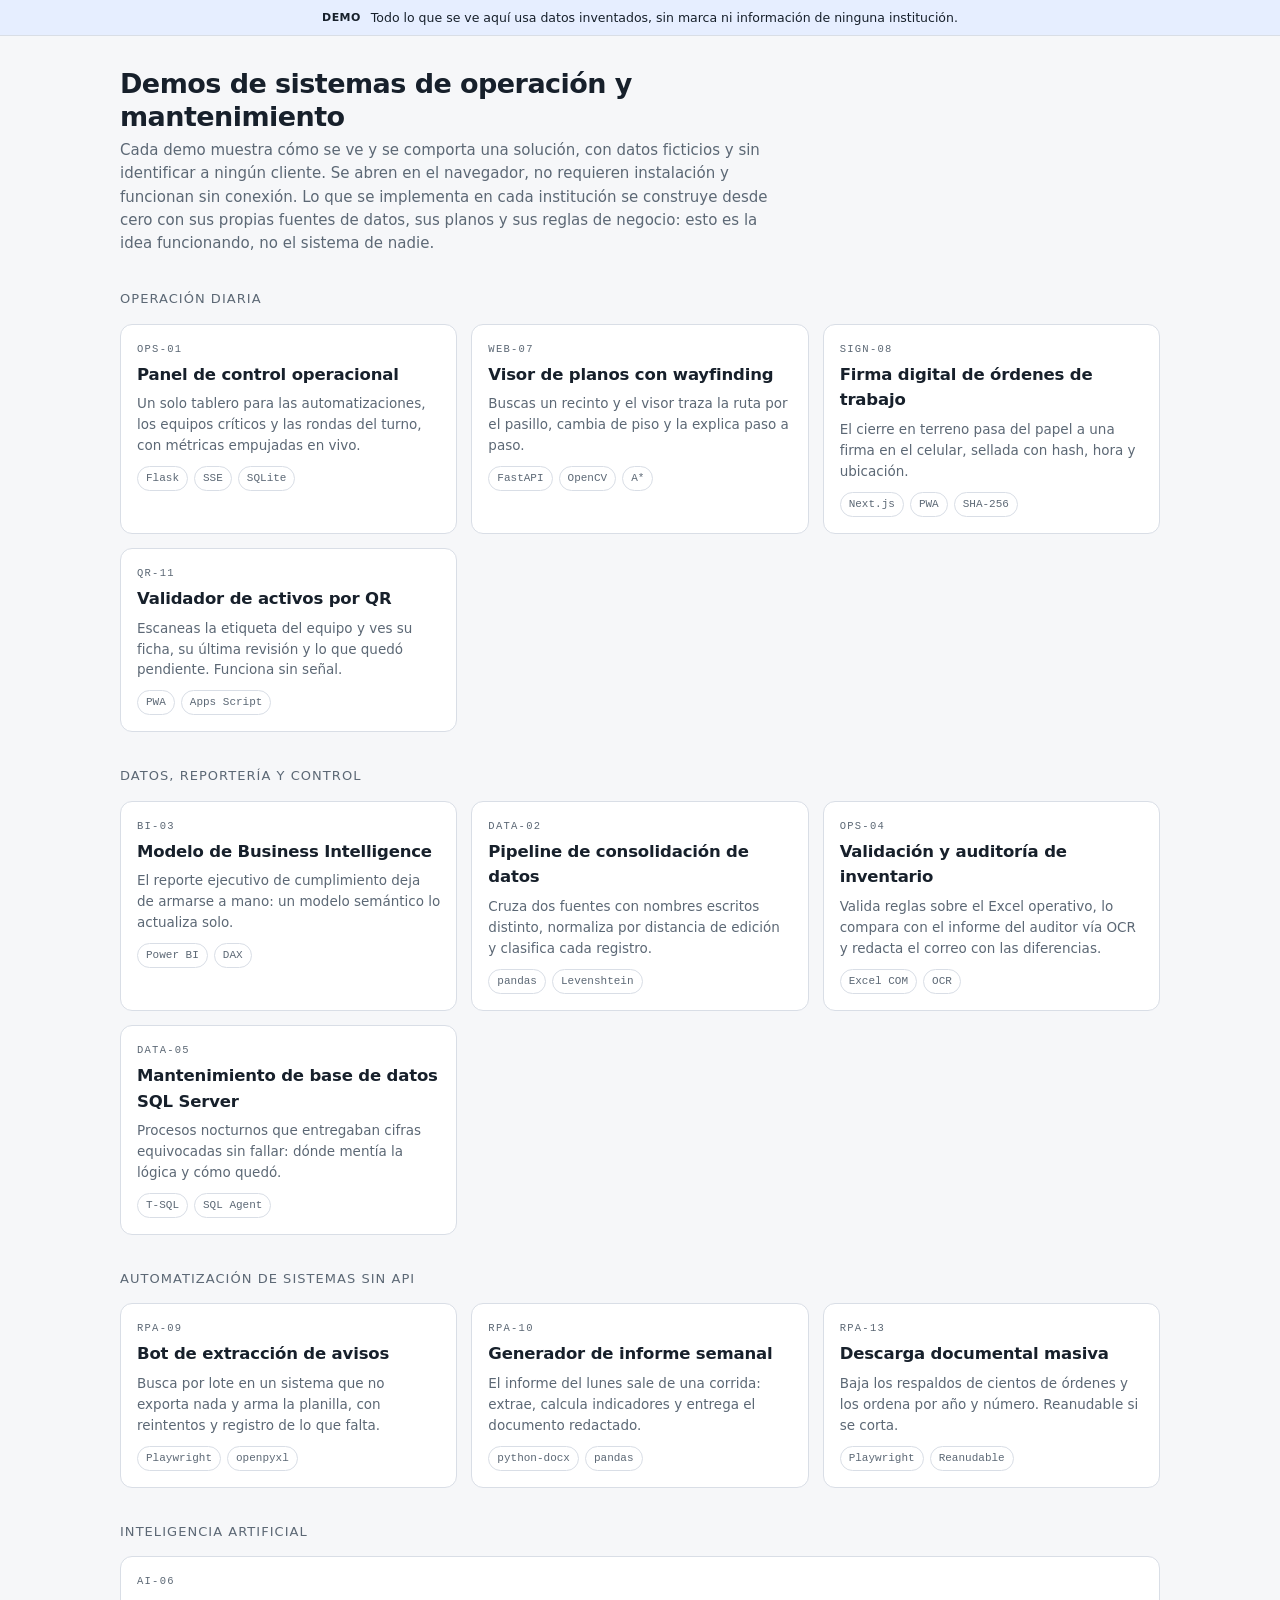
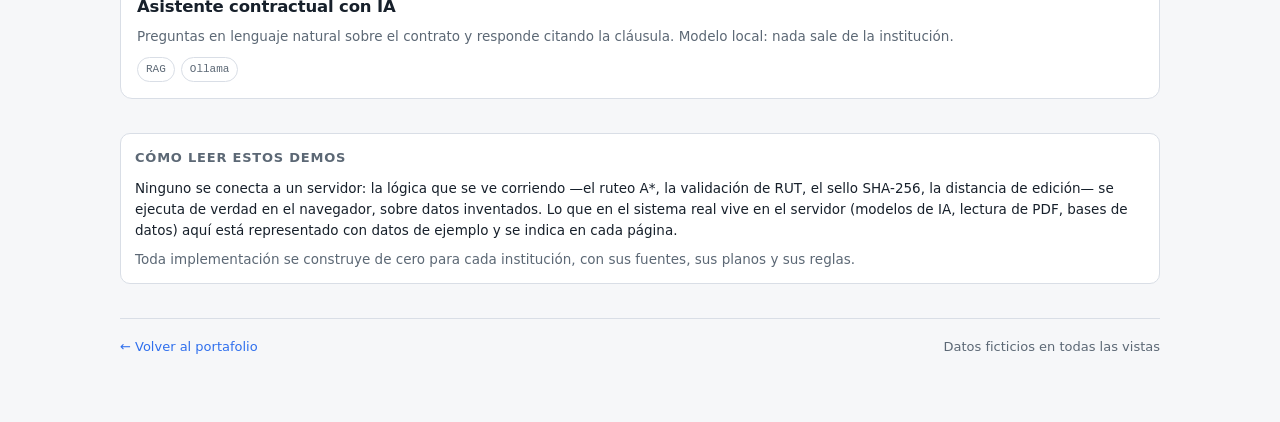
==== demos/index.html @ f570b3ae "Demos de pantalla completa, enlazados desde cada ficha técnica Doce demos autocontenidos en demos/, " ====
<!doctype html>
<html lang="es">
<head>
<meta charset="utf-8">
<meta name="viewport" content="width=device-width, initial-scale=1">
<title>Demos — sistemas de operación y mantenimiento</title>
<link rel="stylesheet" href="assets/demo.css">
<style>
  .galeria { display: grid; gap: 14px; grid-template-columns: repeat(auto-fit, minmax(270px, 1fr)); }
  .item { display: block; text-decoration: none; color: inherit; background: var(--surface);
          border: 1px solid var(--border); border-radius: var(--radius); padding: 16px; transition: border-color .15s, transform .15s; }
  .item:hover { border-color: var(--accent); transform: translateY(-2px); }
  .item .ref { font-family: var(--mono); font-size: 10.5px; letter-spacing: .12em; color: var(--text-dim); text-transform: uppercase; }
  .item h3 { margin: 5px 0 6px; font-size: 16.5px; letter-spacing: -.01em; }
  .item p { margin: 0 0 10px; font-size: 13.5px; color: var(--text-dim); }
  .item .tags { margin: 0; }
  .grupo { margin: 34px 0 14px; font-size: 13px; text-transform: uppercase; letter-spacing: .08em; color: var(--text-dim); }
  .intro { max-width: 70ch; }
  .intro p { color: var(--text-dim); }
</style>
</head>
<body>
<div class="demo-flag"><b>Demo</b><span>Todo lo que se ve aquí usa datos inventados, sin marca ni información de ninguna institución.</span></div>

<div class="wrap">
  <header class="page-head intro">
    <h1>Demos de sistemas de operación y mantenimiento</h1>
    <p>Cada demo muestra cómo se ve y se comporta una solución, con datos ficticios y sin identificar a
       ningún cliente. Se abren en el navegador, no requieren instalación y funcionan sin conexión.
       Lo que se implementa en cada institución se construye desde cero con sus propias fuentes de datos,
       sus planos y sus reglas de negocio: esto es la idea funcionando, no el sistema de nadie.</p>
  </header>

  <div class="grupo">Operación diaria</div>
  <div class="galeria">
    <a class="item" href="panel-operacional/index.html">
      <div class="ref">Ops-01</div>
      <h3>Panel de control operacional</h3>
      <p>Un solo tablero para las automatizaciones, los equipos críticos y las rondas del turno, con métricas empujadas en vivo.</p>
      <div class="tags"><span class="tag">Flask</span><span class="tag">SSE</span><span class="tag">SQLite</span></div>
    </a>
    <a class="item" href="visor-planos/index.html">
      <div class="ref">Web-07</div>
      <h3>Visor de planos con wayfinding</h3>
      <p>Buscas un recinto y el visor traza la ruta por el pasillo, cambia de piso y la explica paso a paso.</p>
      <div class="tags"><span class="tag">FastAPI</span><span class="tag">OpenCV</span><span class="tag">A*</span></div>
    </a>
    <a class="item" href="firma-ot/index.html">
      <div class="ref">Sign-08</div>
      <h3>Firma digital de órdenes de trabajo</h3>
      <p>El cierre en terreno pasa del papel a una firma en el celular, sellada con hash, hora y ubicación.</p>
      <div class="tags"><span class="tag">Next.js</span><span class="tag">PWA</span><span class="tag">SHA-256</span></div>
    </a>
    <a class="item" href="validador-qr/index.html">
      <div class="ref">QR-11</div>
      <h3>Validador de activos por QR</h3>
      <p>Escaneas la etiqueta del equipo y ves su ficha, su última revisión y lo que quedó pendiente. Funciona sin señal.</p>
      <div class="tags"><span class="tag">PWA</span><span class="tag">Apps Script</span></div>
    </a>
  </div>

  <div class="grupo">Datos, reportería y control</div>
  <div class="galeria">
    <a class="item" href="modelo-bi/index.html">
      <div class="ref">BI-03</div>
      <h3>Modelo de Business Intelligence</h3>
      <p>El reporte ejecutivo de cumplimiento deja de armarse a mano: un modelo semántico lo actualiza solo.</p>
      <div class="tags"><span class="tag">Power BI</span><span class="tag">DAX</span></div>
    </a>
    <a class="item" href="pipeline-datos/index.html">
      <div class="ref">Data-02</div>
      <h3>Pipeline de consolidación de datos</h3>
      <p>Cruza dos fuentes con nombres escritos distinto, normaliza por distancia de edición y clasifica cada registro.</p>
      <div class="tags"><span class="tag">pandas</span><span class="tag">Levenshtein</span></div>
    </a>
    <a class="item" href="auditoria-inventario/index.html">
      <div class="ref">Ops-04</div>
      <h3>Validación y auditoría de inventario</h3>
      <p>Valida reglas sobre el Excel operativo, lo compara con el informe del auditor vía OCR y redacta el correo con las diferencias.</p>
      <div class="tags"><span class="tag">Excel COM</span><span class="tag">OCR</span></div>
    </a>
    <a class="item" href="mantencion-sql/index.html">
      <div class="ref">Data-05</div>
      <h3>Mantenimiento de base de datos SQL Server</h3>
      <p>Procesos nocturnos que entregaban cifras equivocadas sin fallar: dónde mentía la lógica y cómo quedó.</p>
      <div class="tags"><span class="tag">T-SQL</span><span class="tag">SQL Agent</span></div>
    </a>
  </div>

  <div class="grupo">Automatización de sistemas sin API</div>
  <div class="galeria">
    <a class="item" href="bot-avisos/index.html">
      <div class="ref">RPA-09</div>
      <h3>Bot de extracción de avisos</h3>
      <p>Busca por lote en un sistema que no exporta nada y arma la planilla, con reintentos y registro de lo que falta.</p>
      <div class="tags"><span class="tag">Playwright</span><span class="tag">openpyxl</span></div>
    </a>
    <a class="item" href="informe-semanal/index.html">
      <div class="ref">RPA-10</div>
      <h3>Generador de informe semanal</h3>
      <p>El informe del lunes sale de una corrida: extrae, calcula indicadores y entrega el documento redactado.</p>
      <div class="tags"><span class="tag">python-docx</span><span class="tag">pandas</span></div>
    </a>
    <a class="item" href="descarga-documental/index.html">
      <div class="ref">RPA-13</div>
      <h3>Descarga documental masiva</h3>
      <p>Baja los respaldos de cientos de órdenes y los ordena por año y número. Reanudable si se corta.</p>
      <div class="tags"><span class="tag">Playwright</span><span class="tag">Reanudable</span></div>
    </a>
  </div>

  <div class="grupo">Inteligencia artificial</div>
  <div class="galeria">
    <a class="item" href="asistente-contractual/index.html">
      <div class="ref">AI-06</div>
      <h3>Asistente contractual con IA</h3>
      <p>Preguntas en lenguaje natural sobre el contrato y responde citando la cláusula. Modelo local: nada sale de la institución.</p>
      <div class="tags"><span class="tag">RAG</span><span class="tag">Ollama</span></div>
    </a>
  </div>

  <div class="card" style="margin-top:34px">
    <h3>Cómo leer estos demos</h3>
    <p style="font-size:13.5px; margin:0 0 8px">
      Ninguno se conecta a un servidor: la lógica que se ve corriendo —el ruteo A*, la validación de RUT,
      el sello SHA-256, la distancia de edición— se ejecuta de verdad en el navegador, sobre datos inventados.
      Lo que en el sistema real vive en el servidor (modelos de IA, lectura de PDF, bases de datos) aquí está
      representado con datos de ejemplo y se indica en cada página.
    </p>
    <p style="font-size:13.5px; margin:0" class="muted">
      Toda implementación se construye de cero para cada institución, con sus fuentes, sus planos y sus reglas.
    </p>
  </div>

  <nav class="footer-nav">
    <a href="../index.html">← Volver al portafolio</a>
    <span>Datos ficticios en todas las vistas</span>
  </nav>
</div>

<script src="assets/demo.js"></script>
</body>
</html>
---- demos/assets/demo.css ----
/* Base compartida de los demos — datos ficticios, sin marca de ninguna institución */
:root {
  --bg: #f6f7f9;
  --surface: #ffffff;
  --surface-2: #eef1f5;
  --border: #d9dee6;
  --text: #17202b;
  --text-dim: #5c6875;
  --accent: #2f6fed;
  --accent-soft: #e6eeff;
  --ok: #1f8a4c;
  --warn: #b8760a;
  --bad: #c23b34;
  --shadow: 0 1px 2px rgba(16, 24, 40, .06), 0 8px 24px rgba(16, 24, 40, .06);
  --radius: 12px;
  --mono: ui-monospace, "SF Mono", "JetBrains Mono", Menlo, Consolas, monospace;
  --sans: system-ui, -apple-system, "Segoe UI", Inter, Roboto, sans-serif;
}

@media (prefers-color-scheme: dark) {
  :root:not([data-theme="light"]) {
    --bg: #0f1319;
    --surface: #161c24;
    --surface-2: #1e2630;
    --border: #2a3441;
    --text: #e7ecf3;
    --text-dim: #94a3b4;
    --accent: #6ea0ff;
    --accent-soft: #1c2b47;
    --ok: #4fc07d;
    --warn: #e0a53c;
    --bad: #f0776d;
    --shadow: 0 1px 2px rgba(0, 0, 0, .4), 0 8px 24px rgba(0, 0, 0, .3);
  }
}

:root[data-theme="dark"] {
  --bg: #0f1319;
  --surface: #161c24;
  --surface-2: #1e2630;
  --border: #2a3441;
  --text: #e7ecf3;
  --text-dim: #94a3b4;
  --accent: #6ea0ff;
  --accent-soft: #1c2b47;
  --ok: #4fc07d;
  --warn: #e0a53c;
  --bad: #f0776d;
  --shadow: 0 1px 2px rgba(0, 0, 0, .4), 0 8px 24px rgba(0, 0, 0, .3);
}

* { box-sizing: border-box; }

body {
  margin: 0;
  background: var(--bg);
  color: var(--text);
  font-family: var(--sans);
  font-size: 15px;
  line-height: 1.55;
  -webkit-text-size-adjust: 100%;
}

a { color: var(--accent); }

/* ---- Cinta de advertencia: siempre visible, deja claro que nada es real ---- */
.demo-flag {
  display: flex;
  flex-wrap: wrap;
  gap: 10px;
  align-items: center;
  justify-content: center;
  padding: 8px 16px;
  background: var(--accent-soft);
  color: var(--text);
  border-bottom: 1px solid var(--border);
  font-size: 12.5px;
  text-align: center;
}
.demo-flag b { letter-spacing: .04em; text-transform: uppercase; font-size: 11px; }
.demo-flag a { text-decoration: none; font-weight: 600; }

.wrap { max-width: 1080px; margin: 0 auto; padding: 28px 20px 64px; }

.page-head { margin-bottom: 22px; }
.page-head .ref {
  font-family: var(--mono);
  font-size: 11px;
  letter-spacing: .12em;
  color: var(--text-dim);
  text-transform: uppercase;
}
.page-head h1 { margin: 4px 0 6px; font-size: 27px; line-height: 1.2; letter-spacing: -.02em; }
.page-head p { margin: 0; color: var(--text-dim); max-width: 68ch; }

.tags { display: flex; flex-wrap: wrap; gap: 6px; margin-top: 14px; }
.tag {
  font-family: var(--mono);
  font-size: 11px;
  padding: 3px 8px;
  border: 1px solid var(--border);
  border-radius: 999px;
  color: var(--text-dim);
  background: var(--surface);
}

/* ---- Ventana simulada de aplicación ---- */
.app {
  background: var(--surface);
  border: 1px solid var(--border);
  border-radius: var(--radius);
  box-shadow: var(--shadow);
  overflow: hidden;
}
.app-bar {
  display: flex;
  align-items: center;
  gap: 10px;
  padding: 9px 14px;
  background: var(--surface-2);
  border-bottom: 1px solid var(--border);
}
.dots { display: flex; gap: 6px; }
.dots i { width: 10px; height: 10px; border-radius: 50%; background: var(--border); display: block; }
.app-url {
  font-family: var(--mono);
  font-size: 12px;
  color: var(--text-dim);
  overflow: hidden;
  text-overflow: ellipsis;
  white-space: nowrap;
}
.app-body { padding: 18px; }

.tabs { display: flex; flex-wrap: wrap; gap: 4px; margin-bottom: 18px; }
.tabs button {
  font: inherit;
  font-size: 13px;
  padding: 6px 13px;
  border-radius: 999px;
  border: 1px solid var(--border);
  background: var(--surface);
  color: var(--text-dim);
  cursor: pointer;
}
.tabs button[aria-selected="true"] { background: var(--accent); border-color: var(--accent); color: #fff; }

.panel[hidden] { display: none; }

.grid { display: grid; gap: 14px; grid-template-columns: repeat(auto-fit, minmax(210px, 1fr)); }

.card {
  background: var(--surface);
  border: 1px solid var(--border);
  border-radius: 10px;
  padding: 14px;
}
.card h3 { margin: 0 0 10px; font-size: 13px; text-transform: uppercase; letter-spacing: .06em; color: var(--text-dim); font-weight: 600; }

.stat { font-size: 30px; font-weight: 650; letter-spacing: -.02em; line-height: 1.1; }
.stat-label { font-size: 12.5px; color: var(--text-dim); }

.btn {
  font: inherit;
  font-size: 13.5px;
  padding: 8px 15px;
  border-radius: 8px;
  border: 1px solid var(--accent);
  background: var(--accent);
  color: #fff;
  cursor: pointer;
}
.btn[disabled] { opacity: .55; cursor: default; }
.btn.ghost { background: var(--surface); color: var(--text); border-color: var(--border); }

input, select, textarea {
  font: inherit;
  font-size: 14px;
  width: 100%;
  padding: 8px 11px;
  border-radius: 8px;
  border: 1px solid var(--border);
  background: var(--surface);
  color: var(--text);
}
label { display: block; font-size: 12.5px; color: var(--text-dim); margin-bottom: 4px; }
.field { margin-bottom: 12px; }

.table-scroll { overflow-x: auto; }
table { width: 100%; border-collapse: collapse; font-size: 13.5px; min-width: 460px; }
th, td { text-align: left; padding: 8px 10px; border-bottom: 1px solid var(--border); }
th { font-size: 11.5px; text-transform: uppercase; letter-spacing: .06em; color: var(--text-dim); font-weight: 600; }
tbody tr:last-child td { border-bottom: none; }

.pill { font-size: 11.5px; padding: 2px 9px; border-radius: 999px; border: 1px solid; display: inline-block; }
.pill.ok { color: var(--ok); border-color: var(--ok); }
.pill.warn { color: var(--warn); border-color: var(--warn); }
.pill.bad { color: var(--bad); border-color: var(--bad); }
.pill.dim { color: var(--text-dim); border-color: var(--border); }

.bar { height: 7px; border-radius: 999px; background: var(--surface-2); overflow: hidden; }
.bar > i { display: block; height: 100%; background: var(--accent); border-radius: 999px; transition: width .45s ease; }

.log {
  font-family: var(--mono);
  font-size: 12px;
  background: var(--surface-2);
  border: 1px solid var(--border);
  border-radius: 8px;
  padding: 12px;
  max-height: 240px;
  overflow-y: auto;
  white-space: pre-wrap;
  margin: 0;
}

.note {
  font-size: 13px;
  color: var(--text-dim);
  border-left: 2px solid var(--border);
  padding-left: 12px;
  margin: 16px 0 0;
}

.muted { color: var(--text-dim); }
.row { display: flex; flex-wrap: wrap; gap: 10px; align-items: center; }
.spread { display: flex; justify-content: space-between; align-items: baseline; gap: 10px; }

.footer-nav {
  margin-top: 34px;
  padding-top: 18px;
  border-top: 1px solid var(--border);
  font-size: 13px;
  color: var(--text-dim);
  display: flex;
  flex-wrap: wrap;
  gap: 14px;
  justify-content: space-between;
}
.footer-nav a { text-decoration: none; }

@media (max-width: 640px) {
  .wrap { padding: 20px 14px 48px; }
  .page-head h1 { font-size: 22px; }
}
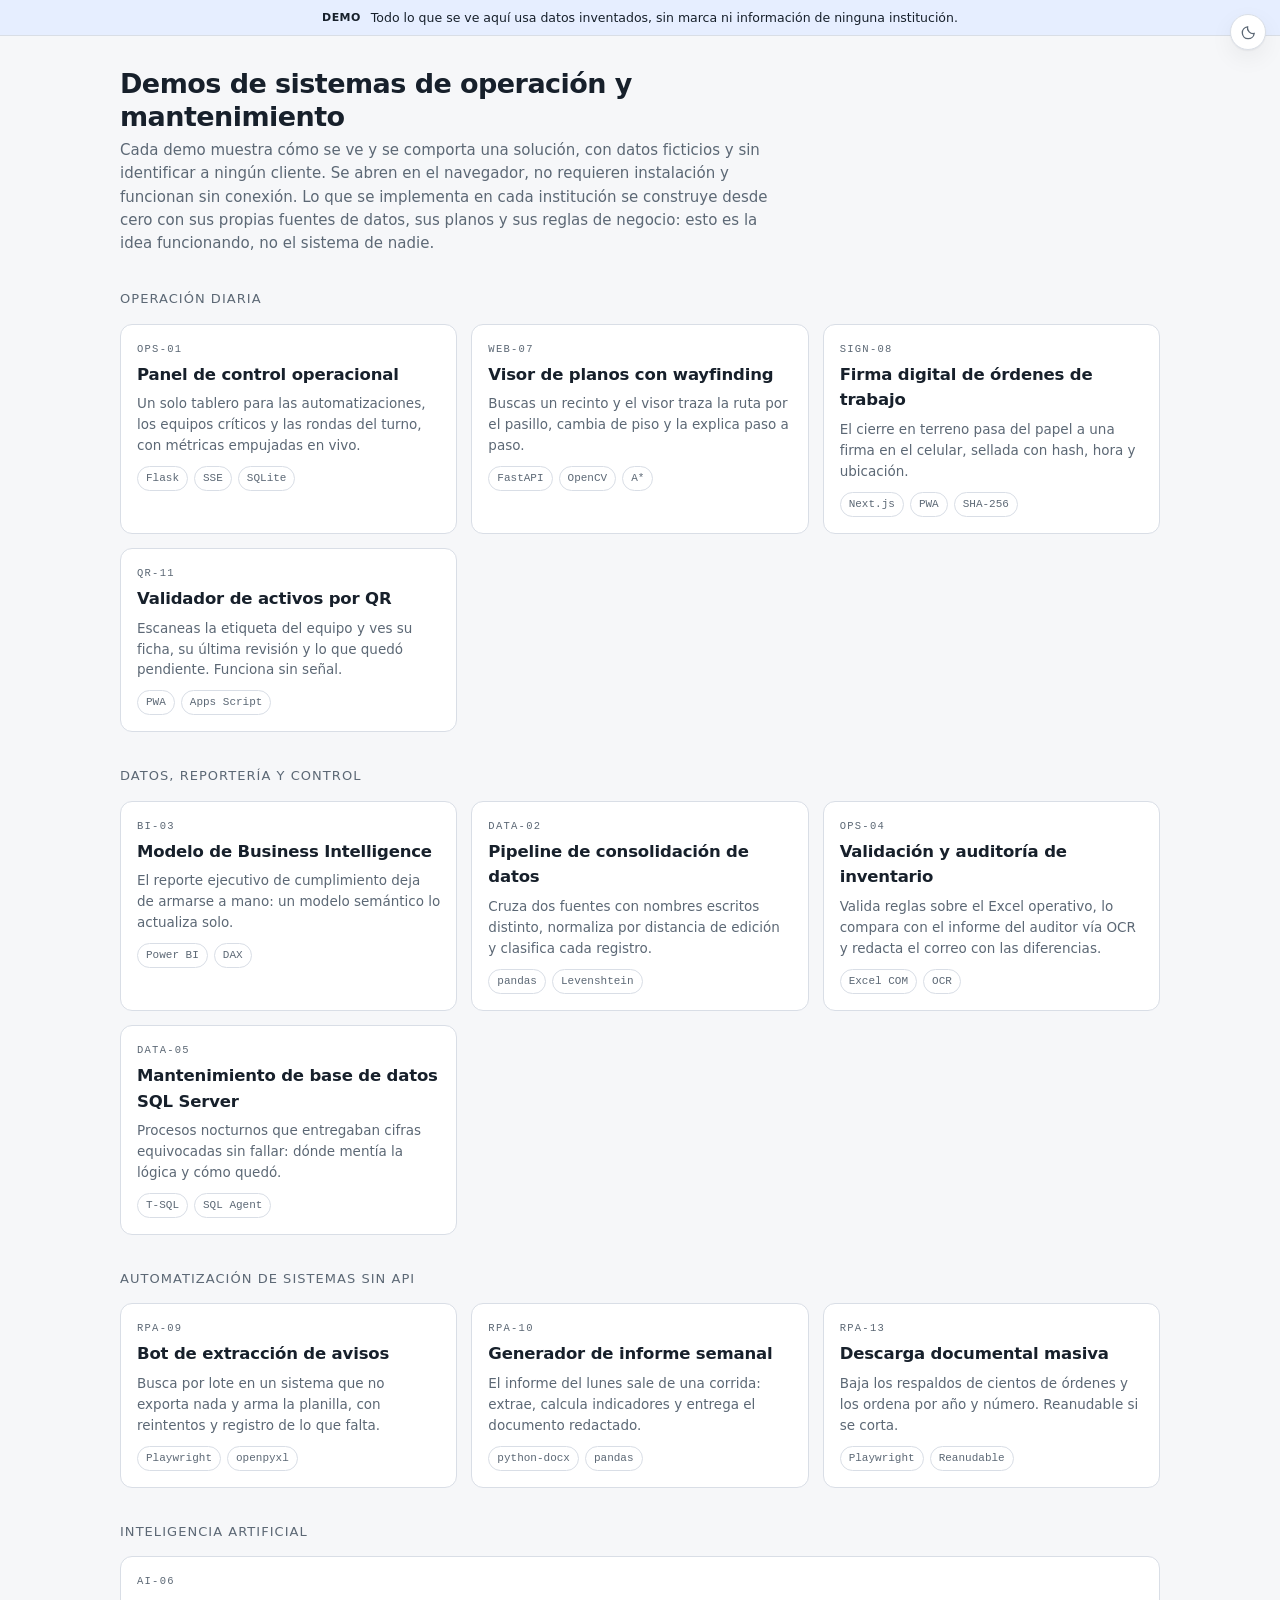
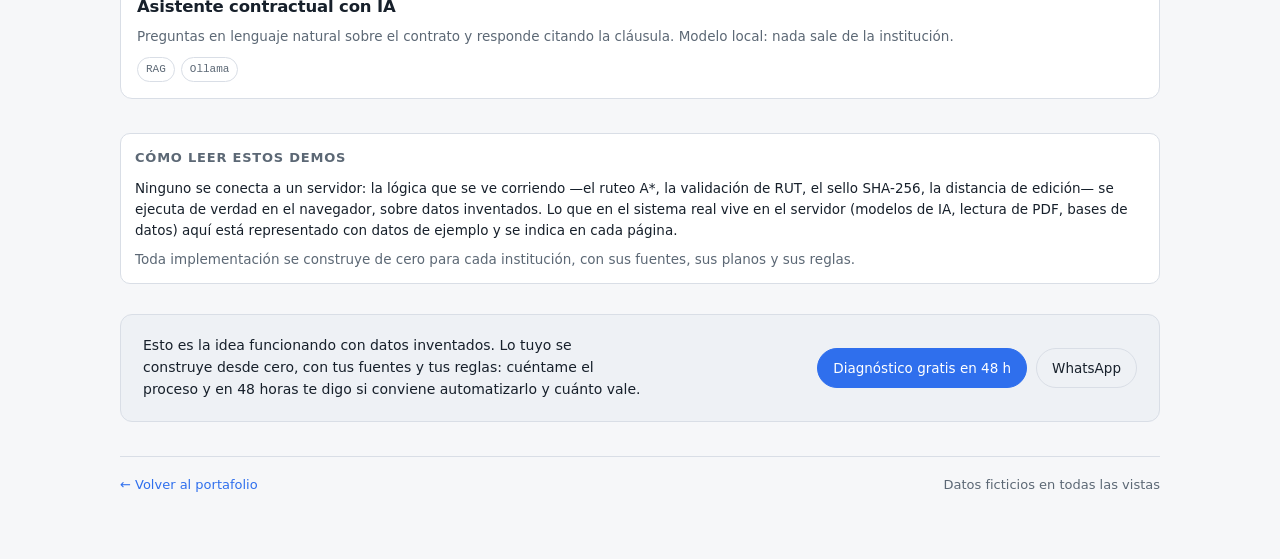
==== commit b974303b: "Integra la galería de demos con el portafolio Los demos venían como un sitio aparte: sin metadatos, " ====
--- a/demos/index.html
+++ b/demos/index.html
@@ -4,6 +4,18 @@
 <meta charset="utf-8">
 <meta name="viewport" content="width=device-width, initial-scale=1">
 <title>Demos — sistemas de operación y mantenimiento</title>
+<meta name="description" content="Doce demos autocontenidos de sistemas de operación, datos y automatización, con datos ficticios y sin marca de ninguna institución.">
+<link rel="canonical" href="https://chelocomc.github.io/demos/">
+<meta name="robots" content="index, follow">
+<meta property="og:type" content="website">
+<meta property="og:url" content="https://chelocomc.github.io/demos/">
+<meta property="og:title" content="Demos — sistemas de operación y mantenimiento">
+<meta property="og:description" content="Doce demos autocontenidos de sistemas de operación, datos y automatización, con datos ficticios y sin marca de ninguna institución.">
+<meta property="og:locale" content="es_CL">
+<meta name="twitter:card" content="summary">
+<link rel="icon" href="data:image/svg+xml,%3Csvg xmlns='http://www.w3.org/2000/svg' viewBox='0 0 64 64'%3E%3Crect width='64' height='64' rx='14' fill='%230C100E'/%3E%3Cpath d='M14 46V18l18 16 18-16v28' fill='none' stroke='%23E4894A' stroke-width='5' stroke-linejoin='round' stroke-linecap='round'/%3E%3C/svg%3E">
+<script src="assets/tema.js"></script>
+
 <link rel="stylesheet" href="assets/demo.css">
 <style>
   .galeria { display: grid; gap: 14px; grid-template-columns: repeat(auto-fit, minmax(270px, 1fr)); }
@@ -132,6 +144,15 @@
     </p>
   </div>
 
+
+  <div class="demo-cta">
+    <p>Esto es la idea funcionando con datos inventados. Lo tuyo se construye desde cero, con tus fuentes y tus reglas: cuéntame el proceso y en 48 horas te digo si conviene automatizarlo y cuánto vale.</p>
+    <div class="acciones">
+      <a class="primario" href="index.html#contacto">Diagnóstico gratis en 48 h</a>
+      <a href="https://wa.me/56942493856?text=Hola%20Marcelo%2C%20vi%20un%20demo%20en%20tu%20sitio%20y%20quiero%20algo%20parecido." target="_blank" rel="noopener">WhatsApp</a>
+    </div>
+  </div>
+
   <nav class="footer-nav">
     <a href="../index.html">← Volver al portafolio</a>
     <span>Datos ficticios en todas las vistas</span>
--- a/demos/assets/demo.css
+++ b/demos/assets/demo.css
@@ -239,7 +239,40 @@
 }
 .footer-nav a { text-decoration: none; }
 
+/* Botón de tema: lo inyecta tema.js en cada demo para que la elección
+   hecha en el portafolio se pueda cambiar también desde acá. */
+.tema-btn {
+  position: fixed; top: 14px; right: 14px; z-index: 60;
+  width: 36px; height: 36px; display: grid; place-items: center; cursor: pointer;
+  border: 1px solid var(--border); border-radius: 50%;
+  background: var(--surface); color: var(--text-dim); box-shadow: var(--shadow);
+  transition: color .15s, border-color .15s;
+}
+.tema-btn:hover { color: var(--accent); border-color: var(--accent); }
+.tema-btn svg { width: 17px; height: 17px; }
+
+/* Cierre común: quien llegó directo a un demo compartido tiene que poder
+   contratar sin volver a buscar el portafolio. */
+.demo-cta {
+  margin-top: 30px; padding: 20px 22px;
+  border: 1px solid var(--border); border-radius: var(--radius);
+  background: var(--surface-2);
+  display: flex; flex-wrap: wrap; gap: 14px 20px; align-items: center; justify-content: space-between;
+}
+.demo-cta p { margin: 0; font-size: 14px; max-width: 56ch; }
+.demo-cta .acciones { display: flex; flex-wrap: wrap; gap: 9px; }
+.demo-cta a {
+  text-decoration: none; font-size: 13.5px; padding: 9px 15px; border-radius: 999px;
+  border: 1px solid var(--border); color: var(--text);
+  transition: border-color .15s, color .15s;
+}
+.demo-cta a:hover { border-color: var(--accent); color: var(--accent); }
+.demo-cta a.primario { background: var(--accent); border-color: var(--accent); color: #fff; }
+.demo-cta a.primario:hover { color: #fff; opacity: .9; }
+
 @media (max-width: 640px) {
   .wrap { padding: 20px 14px 48px; }
   .page-head h1 { font-size: 22px; }
-}
+  .tema-btn { top: 10px; right: 10px; }
+  .demo-cta { flex-direction: column; align-items: flex-start; }
+}
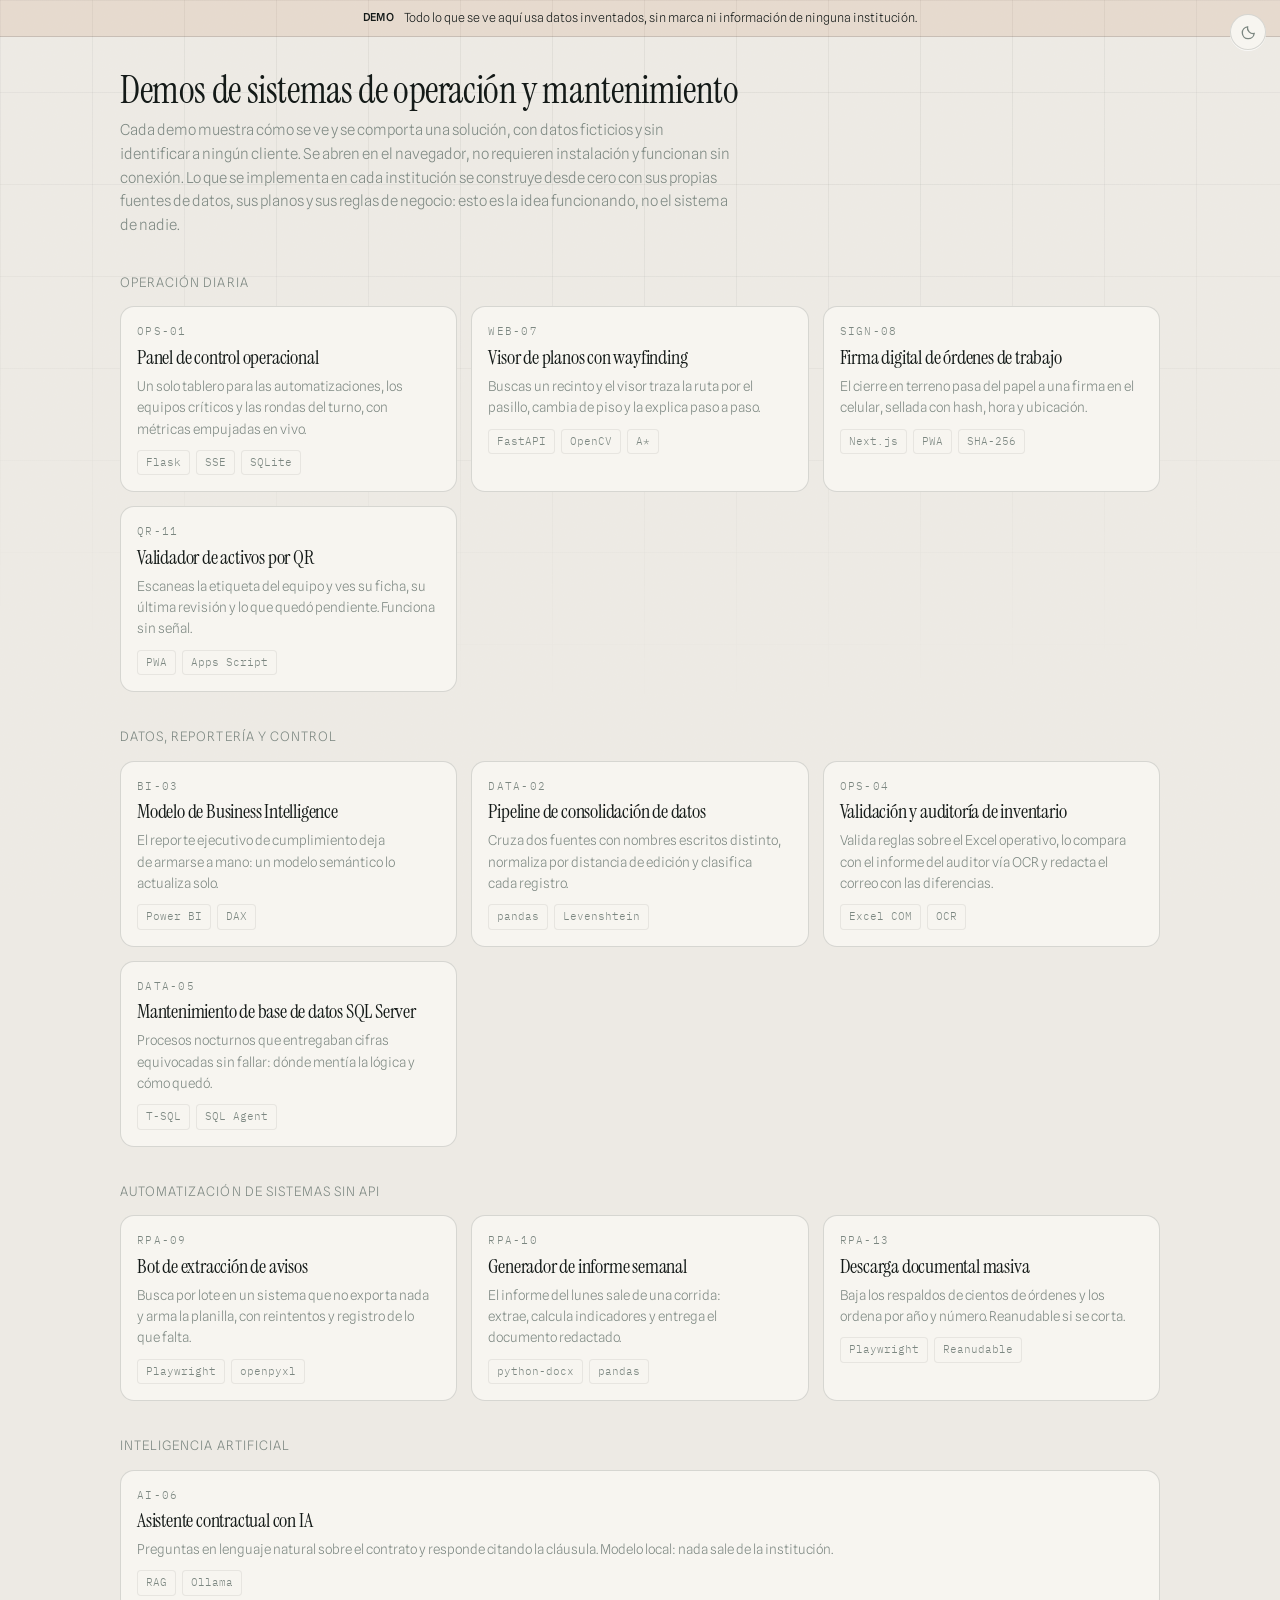
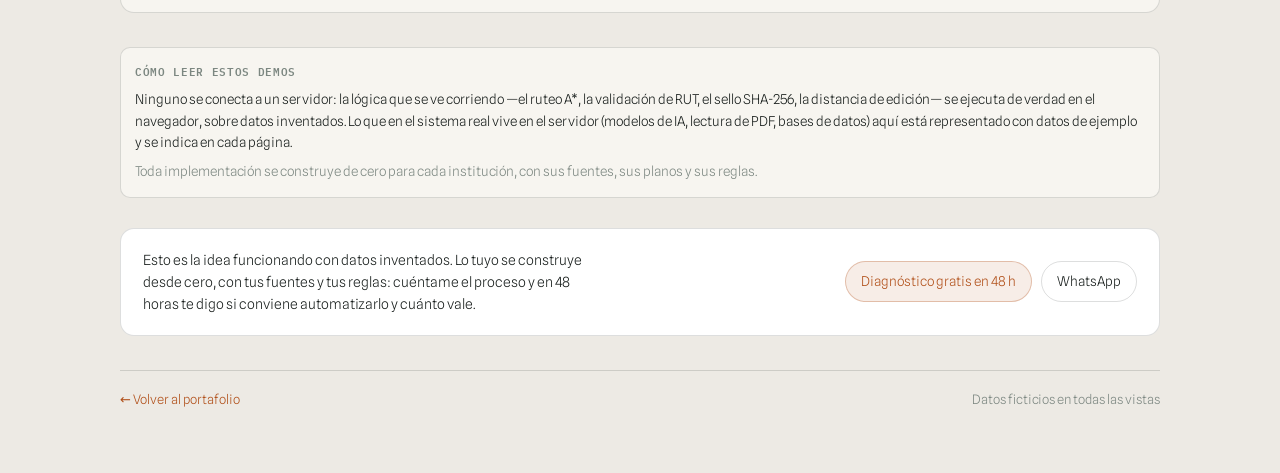
==== commit a016c310: "Los demos adoptan la identidad visual del portafolio Venían con paleta azul y tipografías de sistema" ====
--- a/demos/index.html
+++ b/demos/index.html
@@ -16,6 +16,9 @@
 <link rel="icon" href="data:image/svg+xml,%3Csvg xmlns='http://www.w3.org/2000/svg' viewBox='0 0 64 64'%3E%3Crect width='64' height='64' rx='14' fill='%230C100E'/%3E%3Cpath d='M14 46V18l18 16 18-16v28' fill='none' stroke='%23E4894A' stroke-width='5' stroke-linejoin='round' stroke-linecap='round'/%3E%3C/svg%3E">
 <script src="assets/tema.js"></script>
 
+<link rel="preconnect" href="https://fonts.googleapis.com">
+<link rel="preconnect" href="https://fonts.gstatic.com" crossorigin>
+<link href="https://fonts.googleapis.com/css2?family=IBM+Plex+Mono:wght@400;500&family=Instrument+Serif&family=Spline+Sans:wght@300;400;500&display=swap" rel="stylesheet">
 <link rel="stylesheet" href="assets/demo.css">
 <style>
   .galeria { display: grid; gap: 14px; grid-template-columns: repeat(auto-fit, minmax(270px, 1fr)); }
@@ -23,7 +26,7 @@
           border: 1px solid var(--border); border-radius: var(--radius); padding: 16px; transition: border-color .15s, transform .15s; }
   .item:hover { border-color: var(--accent); transform: translateY(-2px); }
   .item .ref { font-family: var(--mono); font-size: 10.5px; letter-spacing: .12em; color: var(--text-dim); text-transform: uppercase; }
-  .item h3 { margin: 5px 0 6px; font-size: 16.5px; letter-spacing: -.01em; }
+  .item h3 { margin: 5px 0 7px; font-family: var(--display); font-weight: 400; font-size: 20px; line-height: 1.2; letter-spacing: -.01em; }
   .item p { margin: 0 0 10px; font-size: 13.5px; color: var(--text-dim); }
   .item .tags { margin: 0; }
   .grupo { margin: 34px 0 14px; font-size: 13px; text-transform: uppercase; letter-spacing: .08em; color: var(--text-dim); }
--- a/demos/assets/demo.css
+++ b/demos/assets/demo.css
@@ -1,52 +1,73 @@
-/* Base compartida de los demos — datos ficticios, sin marca de ninguna institución */
+/* Base compartida de los demos — datos ficticios, sin marca de ninguna institución.
+   Los tokens son los mismos del portafolio (grafito-petróleo con un solo
+   acento cobre): pasar de una tarjeta a su demo de pantalla completa no
+   debe sentirse como salir del sitio. Los nombres de variable se conservan
+   para no tocar los doce demos, solo cambian los valores. */
 :root {
-  --bg: #f6f7f9;
-  --surface: #ffffff;
-  --surface-2: #eef1f5;
-  --border: #d9dee6;
-  --text: #17202b;
-  --text-dim: #5c6875;
-  --accent: #2f6fed;
-  --accent-soft: #e6eeff;
-  --ok: #1f8a4c;
-  --warn: #b8760a;
-  --bad: #c23b34;
-  --shadow: 0 1px 2px rgba(16, 24, 40, .06), 0 8px 24px rgba(16, 24, 40, .06);
-  --radius: 12px;
-  --mono: ui-monospace, "SF Mono", "JetBrains Mono", Menlo, Consolas, monospace;
-  --sans: system-ui, -apple-system, "Segoe UI", Inter, Roboto, sans-serif;
+  --bg:          #EDEAE4;
+  --surface:     #F7F5F0;
+  --surface-2:   #FFFFFF;
+  --border:      rgba(20, 26, 24, 0.14);
+  --border-soft: rgba(20, 26, 24, 0.07);
+  --text:        #141A18;
+  --text-dim:    #7C8781;
+  --accent:      #B04E17;
+  --accent-soft: rgba(176, 78, 23, 0.10);
+  --accent-line: rgba(176, 78, 23, 0.30);
+  --ok:          #2F7D5B;
+  --warn:        #9A6B12;
+  --bad:         #A8362F;
+  --grid:        rgba(20, 26, 24, 0.055);
+  --shadow:      0 1px 0 rgba(255,255,255,.7), 0 18px 40px -28px rgba(20,26,24,.45);
+  --grain-op:    .30;
+  --radius: 14px;
+  --display: 'Instrument Serif', Georgia, 'Times New Roman', serif;
+  --sans:    'Spline Sans', 'Segoe UI', system-ui, sans-serif;
+  --mono:    'IBM Plex Mono', 'Consolas', monospace;
+  --ease: cubic-bezier(.2, .7, .3, 1);
+  color-scheme: light;
 }
 
 @media (prefers-color-scheme: dark) {
   :root:not([data-theme="light"]) {
-    --bg: #0f1319;
-    --surface: #161c24;
-    --surface-2: #1e2630;
-    --border: #2a3441;
-    --text: #e7ecf3;
-    --text-dim: #94a3b4;
-    --accent: #6ea0ff;
-    --accent-soft: #1c2b47;
-    --ok: #4fc07d;
-    --warn: #e0a53c;
-    --bad: #f0776d;
-    --shadow: 0 1px 2px rgba(0, 0, 0, .4), 0 8px 24px rgba(0, 0, 0, .3);
+    --bg:          #0C100E;
+    --surface:     #121815;
+    --surface-2:   #171E1B;
+    --border:      rgba(236, 239, 235, 0.13);
+    --border-soft: rgba(236, 239, 235, 0.06);
+    --text:        #ECEFEB;
+    --text-dim:    #6C7873;
+    --accent:      #E4894A;
+    --accent-soft: rgba(228, 137, 74, 0.12);
+    --accent-line: rgba(228, 137, 74, 0.34);
+    --ok:          #62BC8D;
+    --warn:        #D7AC4B;
+    --bad:         #E0716A;
+    --grid:        rgba(236, 239, 235, 0.05);
+    --shadow:      0 1px 0 rgba(255,255,255,.04), 0 22px 44px -30px rgba(0,0,0,.9);
+    --grain-op:    .40;
+    color-scheme: dark;
   }
 }
 
 :root[data-theme="dark"] {
-  --bg: #0f1319;
-  --surface: #161c24;
-  --surface-2: #1e2630;
-  --border: #2a3441;
-  --text: #e7ecf3;
-  --text-dim: #94a3b4;
-  --accent: #6ea0ff;
-  --accent-soft: #1c2b47;
-  --ok: #4fc07d;
-  --warn: #e0a53c;
-  --bad: #f0776d;
-  --shadow: 0 1px 2px rgba(0, 0, 0, .4), 0 8px 24px rgba(0, 0, 0, .3);
+  --bg:          #0C100E;
+  --surface:     #121815;
+  --surface-2:   #171E1B;
+  --border:      rgba(236, 239, 235, 0.13);
+  --border-soft: rgba(236, 239, 235, 0.06);
+  --text:        #ECEFEB;
+  --text-dim:    #6C7873;
+  --accent:      #E4894A;
+  --accent-soft: rgba(228, 137, 74, 0.12);
+  --accent-line: rgba(228, 137, 74, 0.34);
+  --ok:          #62BC8D;
+  --warn:        #D7AC4B;
+  --bad:         #E0716A;
+  --grid:        rgba(236, 239, 235, 0.05);
+  --shadow:      0 1px 0 rgba(255,255,255,.04), 0 22px 44px -30px rgba(0,0,0,.9);
+  --grain-op:    .40;
+  color-scheme: dark;
 }
 
 * { box-sizing: border-box; }
@@ -56,12 +77,37 @@
   background: var(--bg);
   color: var(--text);
   font-family: var(--sans);
+  font-weight: 300;
   font-size: 15px;
-  line-height: 1.55;
+  line-height: 1.58;
   -webkit-text-size-adjust: 100%;
-}
-
-a { color: var(--accent); }
+  -webkit-font-smoothing: antialiased;
+}
+
+/* Papel milimetrado y grano: la misma trama del portafolio, para que el
+   salto entre una página y otra no se note. */
+body::before {
+  content: "";
+  position: fixed; inset: 0; pointer-events: none; z-index: 0;
+  background-image:
+    linear-gradient(var(--grid) 1px, transparent 1px),
+    linear-gradient(90deg, var(--grid) 1px, transparent 1px);
+  background-size: 92px 92px, 92px 92px;
+  mask-image: radial-gradient(120% 90% at 50% 0%, #000 25%, transparent 88%);
+}
+body::after {
+  content: "";
+  position: fixed; inset: 0; z-index: 1;
+  pointer-events: none; opacity: var(--grain-op); mix-blend-mode: overlay;
+  background-image: url("data:image/svg+xml,%3Csvg xmlns='http://www.w3.org/2000/svg' width='140' height='140'%3E%3Cfilter id='n'%3E%3CfeTurbulence type='fractalNoise' baseFrequency='.85' numOctaves='3'/%3E%3C/filter%3E%3Crect width='140' height='140' filter='url(%23n)' opacity='.32'/%3E%3C/svg%3E");
+}
+.demo-flag, .wrap { position: relative; z-index: 2; }
+
+h1, h2 { font-family: var(--display); font-weight: 400; letter-spacing: -.01em; text-wrap: balance; }
+p { text-wrap: pretty; }
+b, strong { font-weight: 500; color: var(--text); }
+a { color: var(--accent); text-underline-offset: 3px; text-decoration-thickness: 1px; }
+:focus-visible { outline: 2px solid var(--accent); outline-offset: 2px; border-radius: 4px; }
 
 /* ---- Cinta de advertencia: siempre visible, deja claro que nada es real ---- */
 .demo-flag {
@@ -90,7 +136,7 @@
   color: var(--text-dim);
   text-transform: uppercase;
 }
-.page-head h1 { margin: 4px 0 6px; font-size: 27px; line-height: 1.2; letter-spacing: -.02em; }
+.page-head h1 { margin: 4px 0 8px; font-size: clamp(28px, 4vw, 38px); line-height: 1.12; }
 .page-head p { margin: 0; color: var(--text-dim); max-width: 68ch; }
 
 .tags { display: flex; flex-wrap: wrap; gap: 6px; margin-top: 14px; }
@@ -98,8 +144,8 @@
   font-family: var(--mono);
   font-size: 11px;
   padding: 3px 8px;
-  border: 1px solid var(--border);
-  border-radius: 999px;
+  border: 1px solid var(--border-soft);
+  border-radius: 4px;
   color: var(--text-dim);
   background: var(--surface);
 }
@@ -143,7 +189,9 @@
   color: var(--text-dim);
   cursor: pointer;
 }
-.tabs button[aria-selected="true"] { background: var(--accent); border-color: var(--accent); color: #fff; }
+.tabs button { transition: color .2s var(--ease), border-color .2s var(--ease), background .2s var(--ease); }
+.tabs button:hover { color: var(--accent); border-color: var(--accent-line); }
+.tabs button[aria-selected="true"] { background: var(--accent-soft); border-color: var(--accent-line); color: var(--accent); }
 
 .panel[hidden] { display: none; }
 
@@ -155,21 +203,25 @@
   border-radius: 10px;
   padding: 14px;
 }
-.card h3 { margin: 0 0 10px; font-size: 13px; text-transform: uppercase; letter-spacing: .06em; color: var(--text-dim); font-weight: 600; }
-
-.stat { font-size: 30px; font-weight: 650; letter-spacing: -.02em; line-height: 1.1; }
+.card h3 { margin: 0 0 10px; font-family: var(--mono); font-size: 11px; text-transform: uppercase; letter-spacing: .06em; color: var(--text-dim); font-weight: 600; }
+
+.stat { font-family: var(--display); font-size: 32px; font-weight: 400; letter-spacing: -.01em; line-height: 1.1; color: var(--accent); }
 .stat-label { font-size: 12.5px; color: var(--text-dim); }
 
 .btn {
-  font: inherit;
-  font-size: 13.5px;
+  font-family: var(--mono);
+  font-size: 12px;
+  letter-spacing: .07em;
+  text-transform: uppercase;
   padding: 8px 15px;
-  border-radius: 8px;
-  border: 1px solid var(--accent);
-  background: var(--accent);
-  color: #fff;
+  border-radius: 999px;
+  border: 1px solid var(--accent-line);
+  background: var(--accent-soft);
+  color: var(--accent);
   cursor: pointer;
-}
+  transition: border-color .2s var(--ease), background .2s var(--ease);
+}
+.btn:hover { border-color: var(--accent); }
 .btn[disabled] { opacity: .55; cursor: default; }
 .btn.ghost { background: var(--surface); color: var(--text); border-color: var(--border); }
 
@@ -267,8 +319,8 @@
   transition: border-color .15s, color .15s;
 }
 .demo-cta a:hover { border-color: var(--accent); color: var(--accent); }
-.demo-cta a.primario { background: var(--accent); border-color: var(--accent); color: #fff; }
-.demo-cta a.primario:hover { color: #fff; opacity: .9; }
+.demo-cta a.primario { background: var(--accent-soft); border-color: var(--accent-line); color: var(--accent); }
+.demo-cta a.primario:hover { border-color: var(--accent); color: var(--accent); }
 
 @media (max-width: 640px) {
   .wrap { padding: 20px 14px 48px; }
